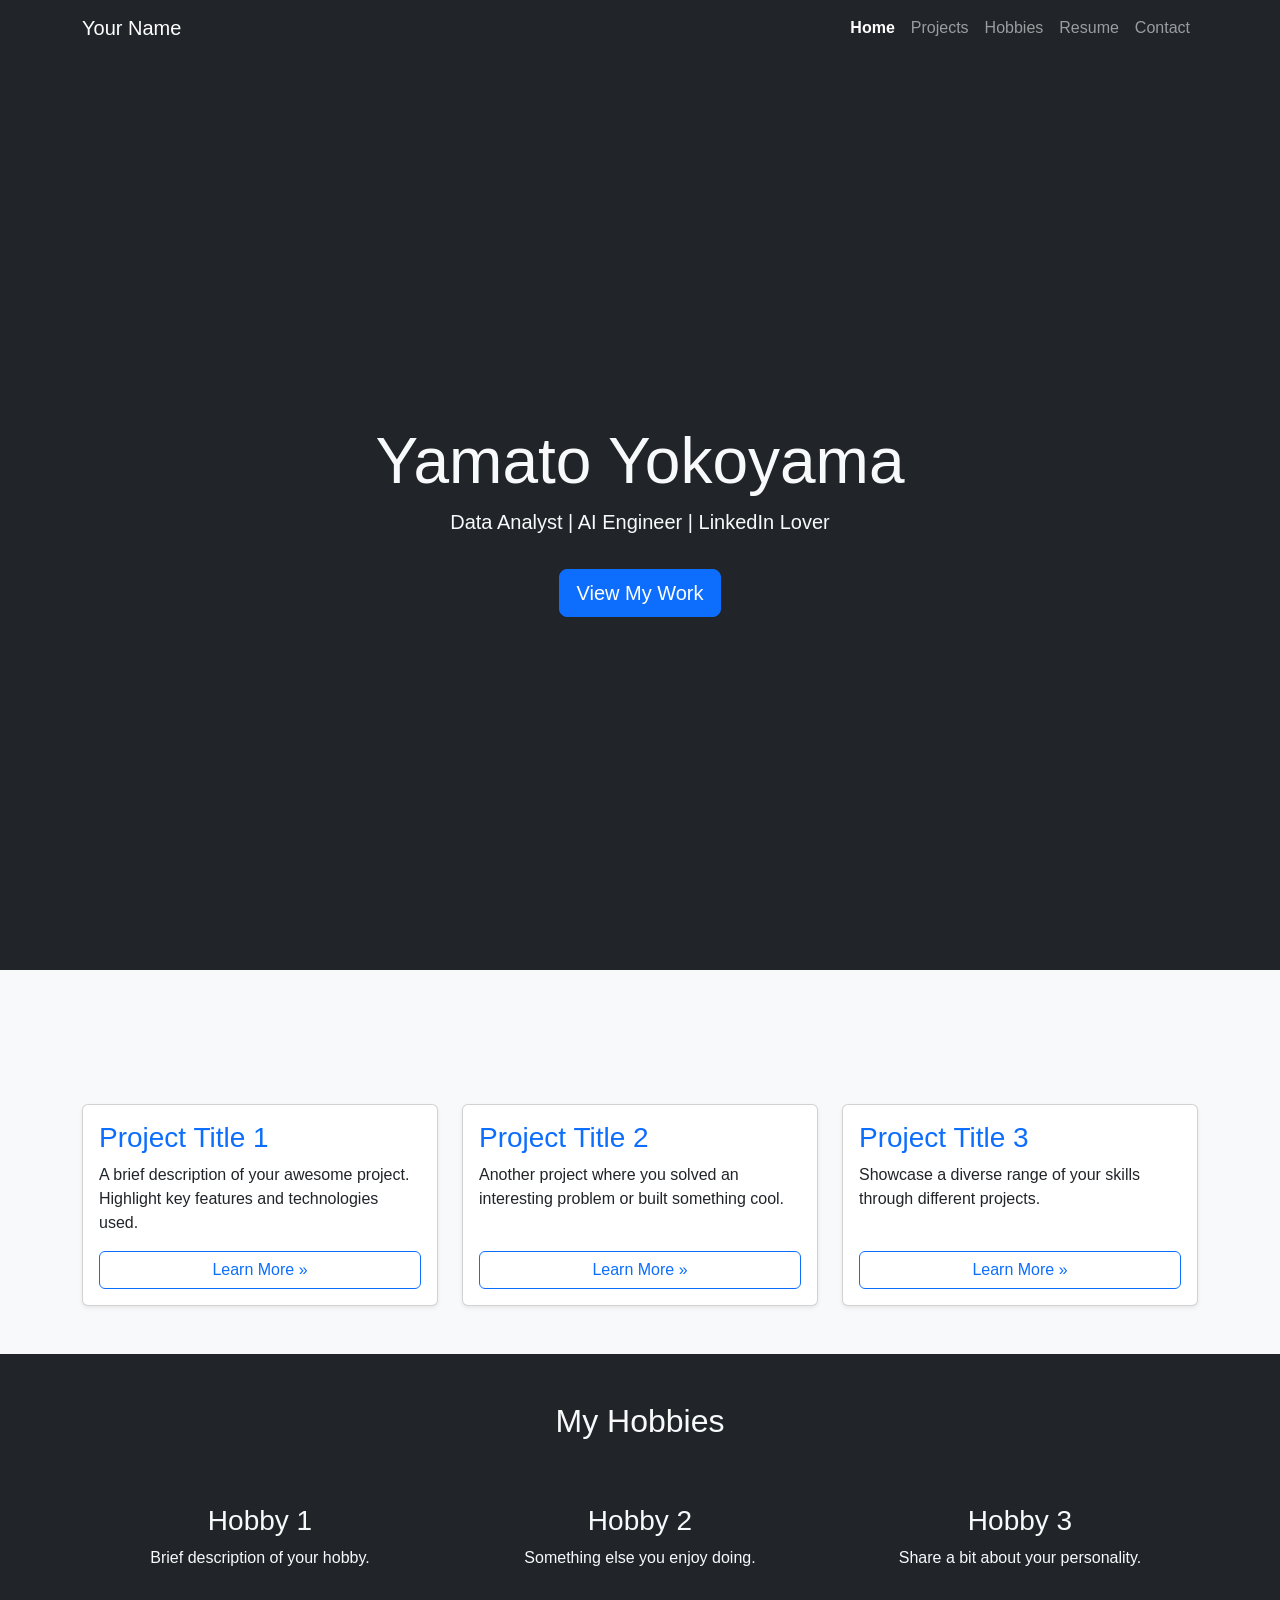
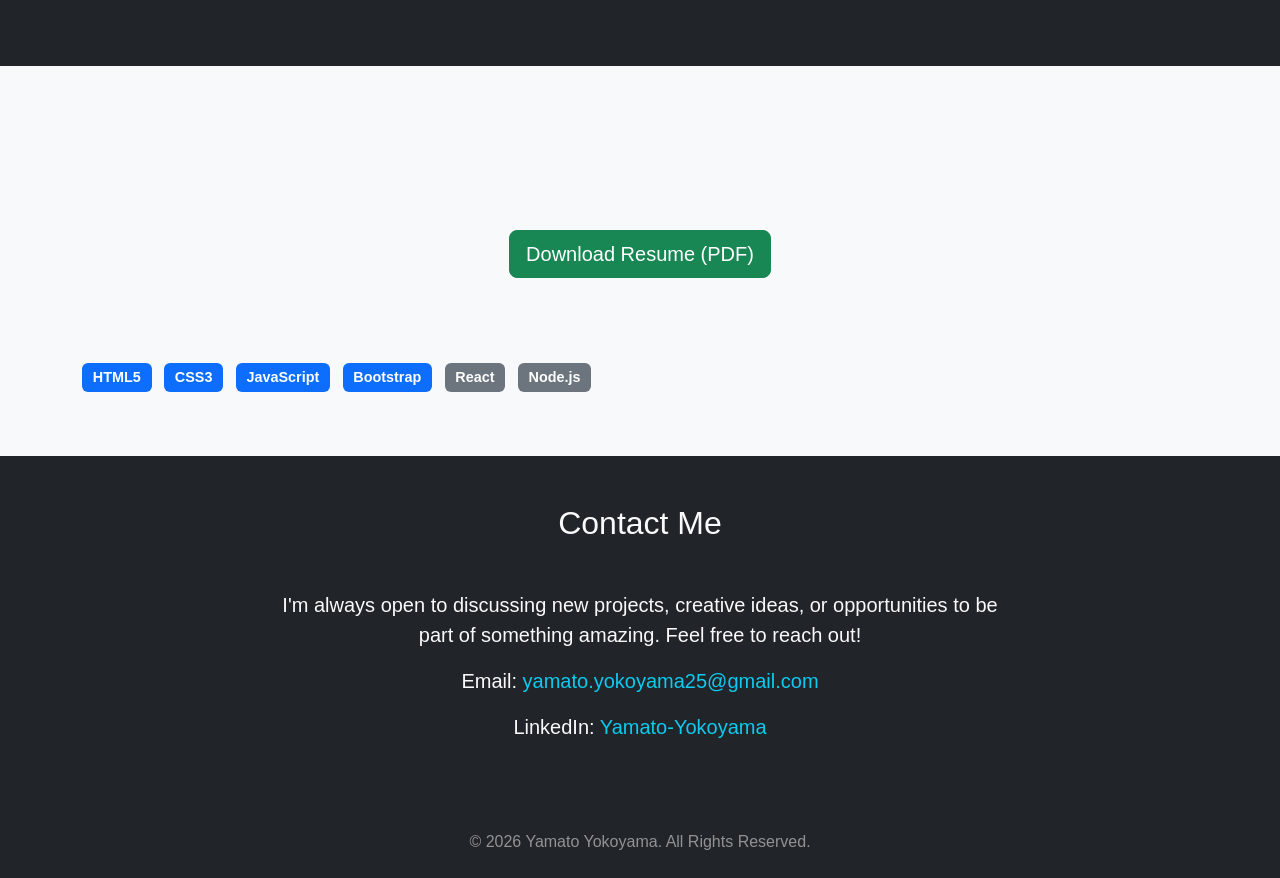
==== index.html @ a370c192 "Initial commit of my project" ====
<!DOCTYPE html>
<html lang="en">
<head>
    <meta charset="UTF-8">
    <meta name="viewport" content="width=device-width, initial-scale=1.0">
    <title>Your Name - Portfolio</title>
    <link href="https://cdn.jsdelivr.net/npm/bootstrap@5.3.3/dist/css/bootstrap.min.css" rel="stylesheet" integrity="sha384-QWTKZyjpPEjISv5WaRU9OFeRpok6YctnYmDr5pNlyT2bRjXh0JMhjY6hW+ALEwIH" crossorigin="anonymous">
    <link rel="stylesheet" href="style.css">
</head>
<body data-bs-spy="scroll" data-bs-target="#navbarNav" data-bs-offset="70">

    <header>
        <nav class="navbar navbar-expand-lg navbar-dark bg-dark fixed-top" id="navbarNav">
            <div class="container">
                <a class="navbar-brand" href="#home">Your Name</a>
                <button class="navbar-toggler" type="button" data-bs-toggle="collapse" data-bs-target="#navbarContent" aria-controls="navbarContent" aria-expanded="false" aria-label="Toggle navigation">
                    <span class="navbar-toggler-icon"></span>
                </button>
                <div class="collapse navbar-collapse" id="navbarContent">
                    <ul class="navbar-nav ms-auto">
                        <li class="nav-item">
                            <a class="nav-link" href="#home">Home</a>
                        </li>
                        <li class="nav-item">
                            <a class="nav-link" href="#projects">Projects</a>
                        </li>
                        <li class="nav-item">
                            <a class="nav-link" href="#hobbies">Hobbies</a>
                        </li>
                        <li class="nav-item">
                            <a class="nav-link" href="#resume">Resume</a>
                        </li>
                        <li class="nav-item">
                            <a class="nav-link" href="#contact">Contact</a>
                        </li>
                    </ul>
                </div>
            </div>
        </nav>
    </header>

    <main>
        <section id="home" class="section d-flex flex-column justify-content-center align-items-center text-center min-vh-100">
            <div class="container">
                <h1 class="display-3">Yamato Yokoyama</h1>
                <p class="lead">Data Analyst | AI Engineer | LinkedIn Lover</p>
                <a href="#projects" class="btn btn-primary btn-lg mt-3">View My Work</a>
            </div>
        </section>

        <section id="projects" class="section py-5 bg-light">
            <div class="container">
                <h2 class="text-center mb-5">My Projects</h2>
                <div class="row g-4">
                    <div class="col-md-6 col-lg-4">
                        <div class="card h-100 shadow-sm">
                            <div class="card-body d-flex flex-column">
                                <h3 class="card-title">Project Title 1</h3>
                                <p class="card-text">A brief description of your awesome project. Highlight key features and technologies used.</p>
                                <a href="#" class="btn btn-outline-primary mt-auto">Learn More &raquo;</a>
                            </div>
                        </div>
                    </div>
                    <div class="col-md-6 col-lg-4">
                        <div class="card h-100 shadow-sm">
                            <div class="card-body d-flex flex-column">
                                <h3 class="card-title">Project Title 2</h3>
                                <p class="card-text">Another project where you solved an interesting problem or built something cool.</p>
                                <a href="#" class="btn btn-outline-primary mt-auto">Learn More &raquo;</a>
                            </div>
                        </div>
                    </div>
                    <div class="col-md-6 col-lg-4">
                        <div class="card h-100 shadow-sm">
                            <div class="card-body d-flex flex-column">
                                <h3 class="card-title">Project Title 3</h3>
                                <p class="card-text">Showcase a diverse range of your skills through different projects.</p>
                                <a href="#" class="btn btn-outline-primary mt-auto">Learn More &raquo;</a>
                            </div>
                        </div>
                    </div>
                </div>
            </div>
        </section>

        <section id="hobbies" class="section py-5">
            <div class="container">
                <h2 class="text-center mb-5">My Hobbies</h2>
                <div class="row text-center">
                    <div class="col-md-4 mb-3">
                        <div class="p-3">
                            <h3>Hobby 1</h3>
                            <p>Brief description of your hobby.</p>
                        </div>
                    </div>
                    <div class="col-md-4 mb-3">
                        <div class="p-3">
                            <h3>Hobby 2</h3>
                            <p>Something else you enjoy doing.</p>
                        </div>
                    </div>
                    <div class="col-md-4 mb-3">
                        <div class="p-3">
                            <h3>Hobby 3</h3>
                            <p>Share a bit about your personality.</p>
                        </div>
                    </div>
                </div>
            </div>
        </section>

        <section id="resume" class="section py-5 bg-light">
            <div class="container text-center">
                <h2 class="mb-4">My Resume</h2>
                <p class="lead mb-4">Interested in learning more about my professional background? Download my resume!</p>
                <a href="your-resume.pdf" download class="btn btn-success btn-lg">
                    Download Resume (PDF)
                </a>
                <div class="mt-5 text-start">
                    <h4>Key Skills:</h4>
                    <ul class="list-inline">
                        <li class="list-inline-item"><span class="badge bg-primary">HTML5</span></li>
                        <li class="list-inline-item"><span class="badge bg-primary">CSS3</span></li>
                        <li class="list-inline-item"><span class="badge bg-primary">JavaScript</span></li>
                        <li class="list-inline-item"><span class="badge bg-primary">Bootstrap</span></li>
                        <li class="list-inline-item"><span class="badge bg-secondary">React</span></li>
                        <li class="list-inline-item"><span class="badge bg-secondary">Node.js</span></li>
                        </ul>
                </div>
            </div>
        </section>

        <section id="contact" class="section py-5">
            <div class="container">
                <h2 class="text-center mb-5">Contact Me</h2>
                <div class="row">
                    <div class="col-md-8 mx-auto text-center">
                        <p class="lead">I'm always open to discussing new projects, creative ideas, or opportunities to be part of something amazing. Feel free to reach out!</p>
                        <p class="fs-5">
                            Email: <a href="mailto:youremail@example.com">yamato.yokoyama25@gmail.com</a>
                        </p>
                        <p class="fs-5">
                            LinkedIn: <a href="https://www.linkedin.com/in/yamato-yokoyama/" target="_blank">Yamato-Yokoyama</a>
                        </p>
                        </div>
                </div>
            </div>
        </section>
    </main>

    <footer class="py-4 bg-dark text-white-50 text-center">
        <div class="container">
            <p class="mb-0">&copy; <span id="currentYear"></span> Yamato Yokoyama. All Rights Reserved.</p>
        </div>
    </footer>

    <script src="https://cdn.jsdelivr.net/npm/bootstrap@5.3.3/dist/js/bootstrap.bundle.min.js" integrity="sha384-YvpcrYf0tY3lHB60NNkmXc5s9fDVZLESaAA55NDzOxhy9GkcIdslK1eN7N6jIeHz" crossorigin="anonymous"></script>
    <script src="script.js"></script>
</body>
</html>
---- style.css ----
/* style.css */

body {
    /* Add padding to the top of the body to offset the fixed navbar */
    /* The value should be roughly the height of your navbar */
    padding-top: 70px;
    font-family: 'Arial', sans-serif; /* Or your preferred font */
    background-color: #212529; /* Bootstrap dark background color */
    color: #f8f9fa; /* Bootstrap light text color */
}

.section {
    /* min-height: 100vh; -- Use min-vh-100 on the section directly in HTML if you want full viewport height for a specific section like #home */
    /* Sections already have py-5 (padding top and bottom) from Bootstrap for spacing */
}

#home {
    /* Specific styling for the home section if needed */
    /* background-color: #343a40; Slightly different dark for home */
}

#home h1 {
    font-weight: 300; /* Lighter font weight for display text often looks good */
}

/* Customizing Project Cards (if Bootstrap defaults aren't quite right) */
#projects.bg-light .card { /* Targeting cards specifically in the projects section if it has bg-light */
    background-color: #fff; /* Ensure cards are light on light background */
    color: #212529;
}
#projects .card-title {
    color: #0d6efd; /* Bootstrap primary color */
}

/* If you have a dark theme for project cards on a dark section background */
/*
#projects .card {
    background-color: #343a40;
    border-color: #495057;
}
#projects .card-title {
    color: #0dcaf0; / Bootstrap info color /
}
#projects .card-text {
    color: #adb5bd;
}
*/


/* Resume Section Skill Badges */
#resume .badge {
    font-size: 0.9rem;
    padding: 0.5em 0.75em;
}

/* Contact Section Links */
#contact a {
    color: #0dcaf0; /* Bootstrap info color */
    text-decoration: none;
}
#contact a:hover {
    text-decoration: underline;
}

/* Active Nav Link for Bootstrap Scrollspy */
.navbar-dark .navbar-nav .nav-link.active,
.navbar-dark .navbar-nav .show>.nav-link {
    color: #fff; /* Or a brighter color like Bootstrap's info or warning */
    font-weight: bold;
}

/* General link styling for the dark theme */
a {
    color: #6ea8fe; /* A lighter blue for dark backgrounds */
}
a:hover {
    color: #8bb9fe;
}

/* Ensure light text on dark sections if not already covered */
#hobbies, #contact {
    /* These sections don't have bg-light, so they'll use the body's dark bg and light text by default */
}
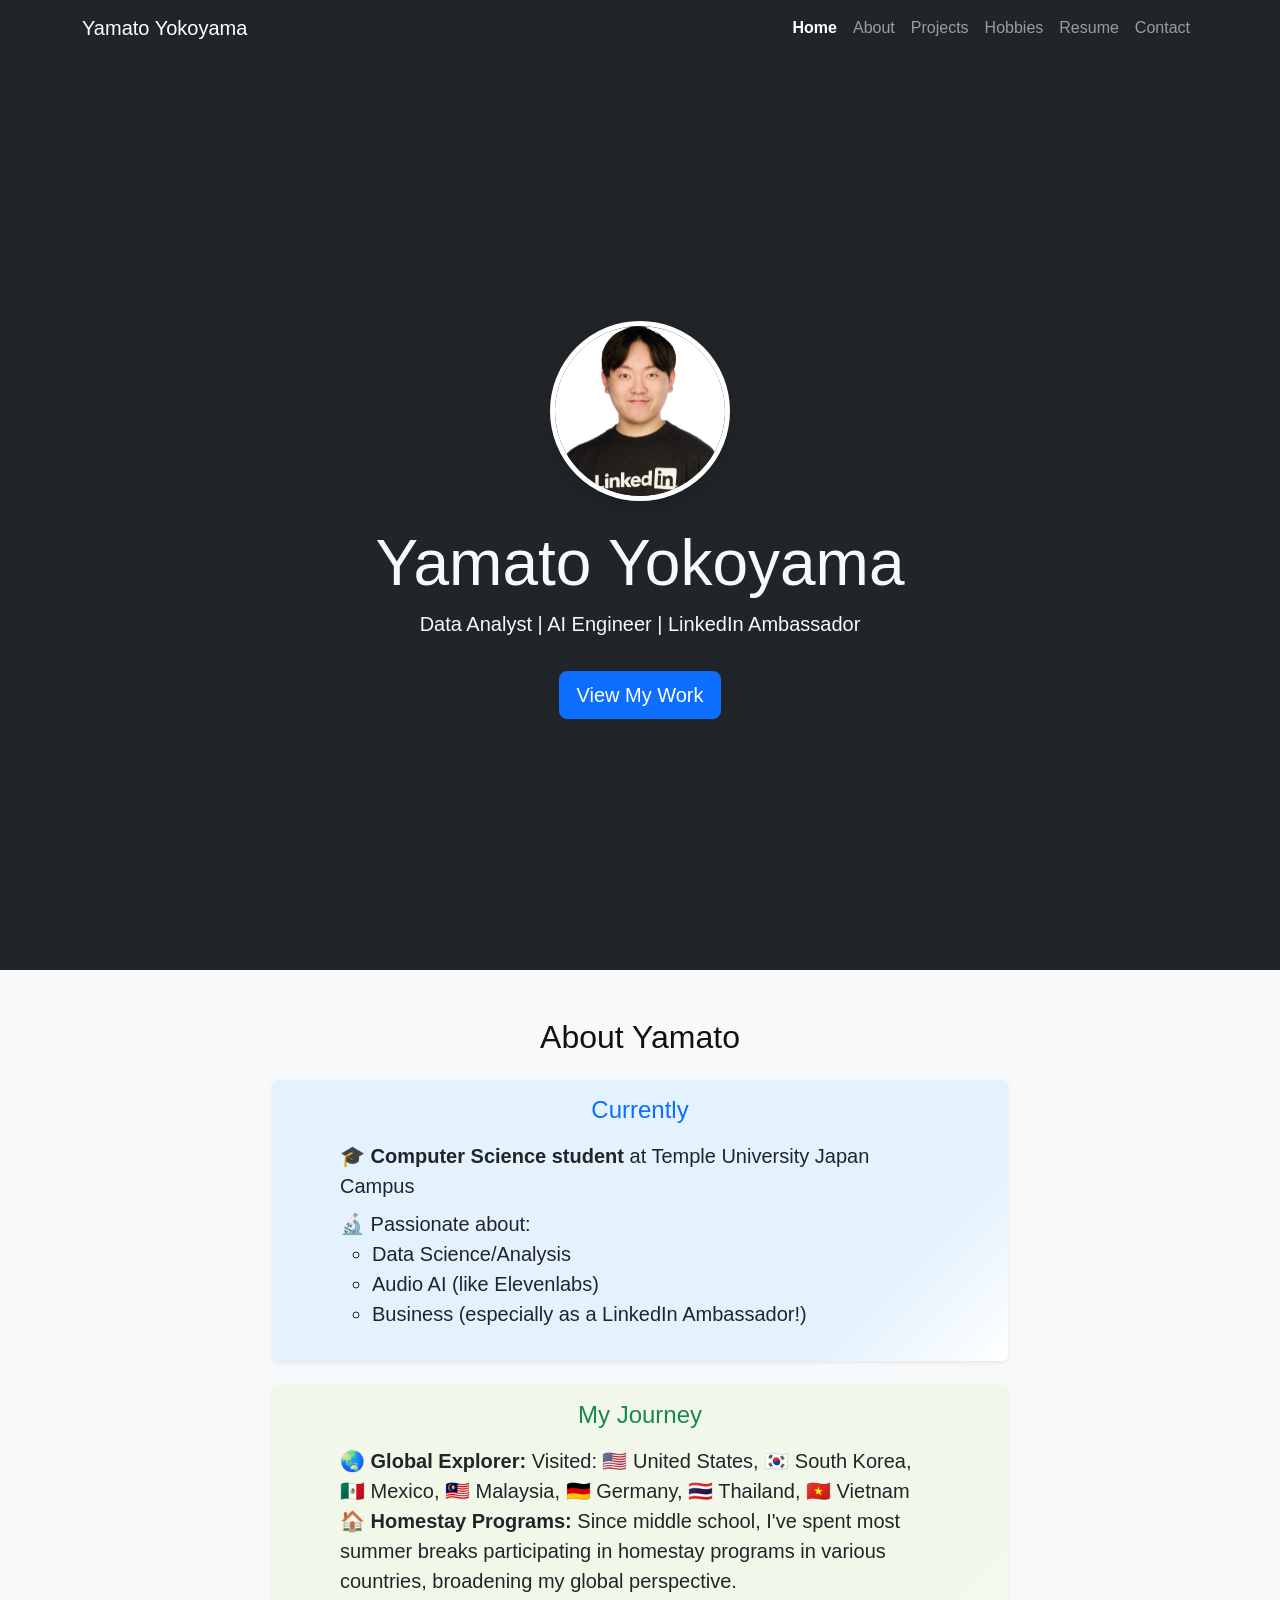
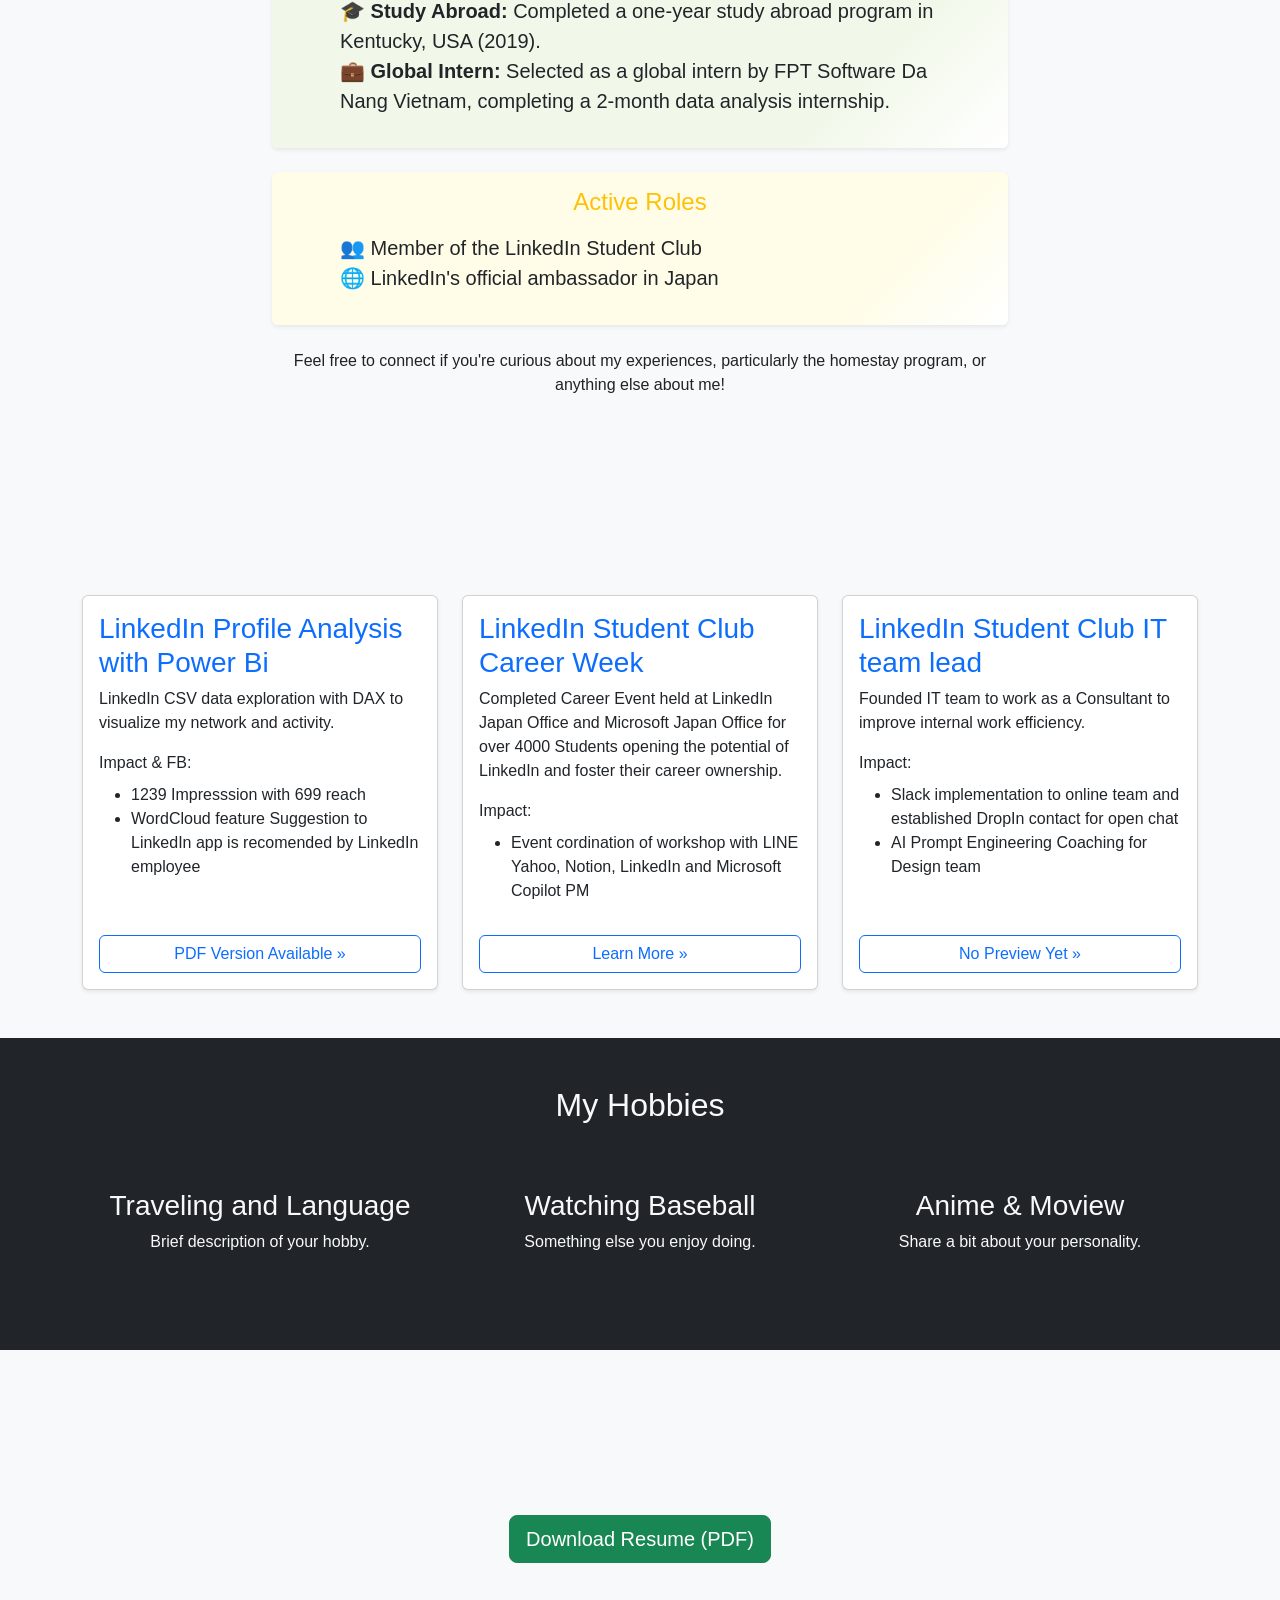
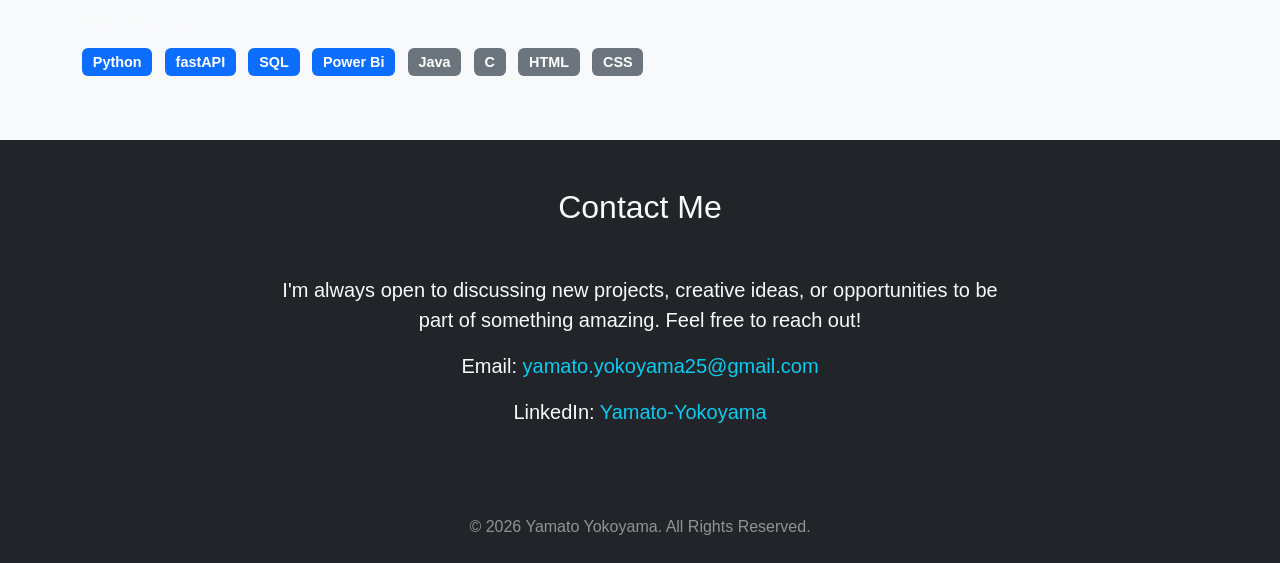
==== commit daf3a5d8: "Update About section and improve visual design" ====
--- a/index.html
+++ b/index.html
@@ -12,7 +12,7 @@
     <header>
         <nav class="navbar navbar-expand-lg navbar-dark bg-dark fixed-top" id="navbarNav">
             <div class="container">
-                <a class="navbar-brand" href="#home">Your Name</a>
+                <a class="navbar-brand" href="#home">Yamato Yokoyama</a>
                 <button class="navbar-toggler" type="button" data-bs-toggle="collapse" data-bs-target="#navbarContent" aria-controls="navbarContent" aria-expanded="false" aria-label="Toggle navigation">
                     <span class="navbar-toggler-icon"></span>
                 </button>
@@ -22,6 +22,9 @@
                             <a class="nav-link" href="#home">Home</a>
                         </li>
                         <li class="nav-item">
+                            <a class="nav-link" href="#about">About</a>
+                        </li>
+                        <li class="nav-item">
                             <a class="nav-link" href="#projects">Projects</a>
                         </li>
                         <li class="nav-item">
@@ -40,11 +43,62 @@
     </header>
 
     <main>
-        <section id="home" class="section d-flex flex-column justify-content-center align-items-center text-center min-vh-100">
-            <div class="container">
+        <section id="home" class="section d-flex flex-column justify-content-center align-items-center text-center min-vh-100 position-relative overflow-hidden" style="z-index:1;">
+            <video autoplay loop muted playsinline class="position-absolute top-0 start-0 w-100 h-100 object-fit-cover" style="z-index:0;opacity:0.25;object-fit:cover;pointer-events:none;">
+                <source src="Resources/IMG_1472.MOV" type="video/mp4">
+                Your browser does not support the video tag.
+            </video>
+            <div class="container position-relative" style="z-index:2;">
+                <img src="Resources/Yokoyama_Yamato_551-0867.jpg" alt="Yamato Yokoyama" class="rounded-circle shadow mb-4" style="width:180px;height:180px;object-fit:cover;border:5px solid #fff;">
                 <h1 class="display-3">Yamato Yokoyama</h1>
-                <p class="lead">Data Analyst | AI Engineer | LinkedIn Lover</p>
+                <p class="lead">Data Analyst | AI Engineer | LinkedIn Ambassador</p>
                 <a href="#projects" class="btn btn-primary btn-lg mt-3">View My Work</a>
+            </div>
+        </section>
+        
+        <section id="about" class="section py-5 bg-light">
+            <div class="container text-center">
+                <h2 class="mb-4">About Yamato</h2>
+                <div class="row justify-content-center">
+                    <div class="col-lg-8">
+                        <div class="card shadow-sm mb-4" style="background: linear-gradient(135deg, #e3f2fd 80%, #ffffff 100%); border: none;">
+                            <div class="card-body">
+                                <h4 class="card-title mb-3 text-primary">Currently</h4>
+                                <ul class="list-unstyled fs-5 text-start mx-auto" style="max-width:600px;">
+                                    <li class="mb-2">🎓 <strong>Computer Science student</strong> at Temple University Japan Campus</li>
+                                    <li class="mb-2">🔬 Passionate about:
+                                        <ul>
+                                            <li>Data Science/Analysis</li>
+                                            <li>Audio AI (like Elevenlabs)</li>
+                                            <li>Business (especially as a LinkedIn Ambassador!)</li>
+                                        </ul>
+                                    </li>
+                                </ul>
+                            </div>
+                        </div>
+                        <div class="card shadow-sm mb-4" style="background: linear-gradient(135deg, #f1f8e9 80%, #ffffff 100%); border: none;">
+                            <div class="card-body">
+                                <h4 class="card-title mb-3 text-success">My Journey</h4>
+                                <ul class="list-unstyled fs-5 text-start mx-auto" style="max-width:600px;">
+                                    <li>🌏 <strong>Global Explorer:</strong> Visited: 🇺🇸 United States, 🇰🇷 South Korea, 🇲🇽 Mexico, 🇲🇾 Malaysia, 🇩🇪 Germany, 🇹🇭 Thailand, 🇻🇳 Vietnam</li>
+                                    <li>🏠 <strong>Homestay Programs:</strong> Since middle school, I've spent most summer breaks participating in homestay programs in various countries, broadening my global perspective.</li>
+                                    <li>🎓 <strong>Study Abroad:</strong> Completed a one-year study abroad program in Kentucky, USA (2019).</li>
+                                    <li>💼 <strong>Global Intern:</strong> Selected as a global intern by FPT Software Da Nang Vietnam, completing a 2-month data analysis internship.</li>
+                                </ul>
+                            </div>
+                        </div>
+                        <div class="card shadow-sm mb-4" style="background: linear-gradient(135deg, #fffde7 80%, #ffffff 100%); border: none;">
+                            <div class="card-body">
+                                <h4 class="card-title mb-3 text-warning">Active Roles</h4>
+                                <ul class="list-unstyled fs-5 text-start mx-auto" style="max-width:600px;">
+                                    <li>👥 Member of the LinkedIn Student Club</li>
+                                    <li>🌐 LinkedIn's official ambassador in Japan</li>
+                                </ul>
+                            </div>
+                        </div>
+                        <p class="mt-4">Feel free to connect if you're curious about my experiences, particularly the homestay program, or anything else about me!</p>
+                    </div>
+                </div>
             </div>
         </section>
 
@@ -55,33 +109,63 @@
                     <div class="col-md-6 col-lg-4">
                         <div class="card h-100 shadow-sm">
                             <div class="card-body d-flex flex-column">
-                                <h3 class="card-title">Project Title 1</h3>
-                                <p class="card-text">A brief description of your awesome project. Highlight key features and technologies used.</p>
-                                <a href="#" class="btn btn-outline-primary mt-auto">Learn More &raquo;</a>
-                            </div>
-                        </div>
-                    </div>
-                    <div class="col-md-6 col-lg-4">
-                        <div class="card h-100 shadow-sm">
-                            <div class="card-body d-flex flex-column">
-                                <h3 class="card-title">Project Title 2</h3>
-                                <p class="card-text">Another project where you solved an interesting problem or built something cool.</p>
-                                <a href="#" class="btn btn-outline-primary mt-auto">Learn More &raquo;</a>
-                            </div>
-                        </div>
-                    </div>
-                    <div class="col-md-6 col-lg-4">
-                        <div class="card h-100 shadow-sm">
-                            <div class="card-body d-flex flex-column">
-                                <h3 class="card-title">Project Title 3</h3>
-                                <p class="card-text">Showcase a diverse range of your skills through different projects.</p>
-                                <a href="#" class="btn btn-outline-primary mt-auto">Learn More &raquo;</a>
-                            </div>
-                        </div>
-                    </div>
-                </div>
-            </div>
-        </section>
+                                <h3 class="card-title">LinkedIn Profile Analysis with Power Bi</h3>
+                                <p class="card-text">LinkedIn CSV data exploration with DAX to visualize my network and activity.</p>
+                                <p class="mb-2">Impact & FB:
+                                    <ul>
+                                        <li>1239 Impresssion with 699 reach</li>
+                                        <li>WordCloud feature Suggestion to LinkedIn app is recomended by LinkedIn employee</li>
+                                    </ul>
+                                </p>
+                                <a href="Resources\LinkedInAnalysis.pdf" class="btn btn-outline-primary mt-auto">PDF Version Available &raquo;</a>
+                            </div>
+                        </div>
+                    </div>
+                    <div class="col-md-6 col-lg-4">
+                        <div class="card h-100 shadow-sm">
+                            <div class="card-body d-flex flex-column">
+                                <h3 class="card-title">LinkedIn Student Club Career Week</h3>
+                                <p class="card-text">Completed Career Event held at LinkedIn Japan Office and Microsoft Japan Office for over 4000 Students opening the potential of LinkedIn and foster their career ownership.</p>
+                                <p class="mb-2">Impact:
+                                    <ul>
+                                        <li>Event cordination of workshop with LINE Yahoo, Notion, LinkedIn and Microsoft Copilot PM</li>
+                                    </ul>
+                                </p>
+                                <a href="https://www.linkedin.com/posts/makoto1118_%E3%82%A4%E3%83%99%E3%83%B3%E3%83%88%E7%99%BB%E9%8C%B25200%E4%BA%BA%E9%81%94%E6%88%90linkedin-student-career-activity-7319873521512247296-vYTv?utm_source=share&utm_medium=member_desktop&rcm=ACoAADdkfCEBloNuVqeiDCB3WGtxDWv972YH7AQ" class="btn btn-outline-primary mt-auto">Learn More &raquo;</a>
+                            </div>
+                        </div>
+                    </div>
+                    <div class="col-md-6 col-lg-4">
+                        <div class="card h-100 shadow-sm">
+                            <div class="card-body d-flex flex-column">
+                                <h3 class="card-title">LinkedIn Student Club IT team lead</h3>
+                                <p class="card-text">Founded IT team to work as a Consultant to improve internal work efficiency.</p>
+                                <p class="mb-2">Impact:
+                                    <ul>
+                                        <li>Slack implementation to online team and established DropIn contact for open chat</li>
+                                        <li>AI Prompt Engineering Coaching for Design team</li>
+                                    </ul>
+                                </p>
+                                <a href="#" class="btn btn-outline-primary mt-auto">No Preview Yet &raquo;</a>
+                            </div>
+                        </div>
+                    </div>
+                    
+                </div>
+            </div>
+        </section>
+
+        
+        <!-- <section id="OfficeVisited " class="section py -5 bg-light">
+            <div class="container">
+                <h2 class="text-center mb-5">Office Visited</h2>
+                <div class="row g-4">
+                    <div class="col-md-6 col-lg-4">
+                        <div class="card h-100 shadow-sm">
+                            <div class="card-body d-flex flex-column">
+                                <h3 class="card-title">LinkedIn Japan Office</h3>
+
+        </section>                         -->
 
         <section id="hobbies" class="section py-5">
             <div class="container">
@@ -89,19 +173,19 @@
                 <div class="row text-center">
                     <div class="col-md-4 mb-3">
                         <div class="p-3">
-                            <h3>Hobby 1</h3>
+                            <h3>Traveling and Language</h3>
                             <p>Brief description of your hobby.</p>
                         </div>
                     </div>
                     <div class="col-md-4 mb-3">
                         <div class="p-3">
-                            <h3>Hobby 2</h3>
+                            <h3>Watching Baseball</h3>
                             <p>Something else you enjoy doing.</p>
                         </div>
                     </div>
                     <div class="col-md-4 mb-3">
                         <div class="p-3">
-                            <h3>Hobby 3</h3>
+                            <h3>Anime & Moview </h3>
                             <p>Share a bit about your personality.</p>
                         </div>
                     </div>
@@ -113,18 +197,20 @@
             <div class="container text-center">
                 <h2 class="mb-4">My Resume</h2>
                 <p class="lead mb-4">Interested in learning more about my professional background? Download my resume!</p>
-                <a href="your-resume.pdf" download class="btn btn-success btn-lg">
+                <a href="Resources\Yamato_Yokoyama_Resume (3).pdf" download class="btn btn-success btn-lg">
                     Download Resume (PDF)
                 </a>
                 <div class="mt-5 text-start">
                     <h4>Key Skills:</h4>
                     <ul class="list-inline">
-                        <li class="list-inline-item"><span class="badge bg-primary">HTML5</span></li>
-                        <li class="list-inline-item"><span class="badge bg-primary">CSS3</span></li>
-                        <li class="list-inline-item"><span class="badge bg-primary">JavaScript</span></li>
-                        <li class="list-inline-item"><span class="badge bg-primary">Bootstrap</span></li>
-                        <li class="list-inline-item"><span class="badge bg-secondary">React</span></li>
-                        <li class="list-inline-item"><span class="badge bg-secondary">Node.js</span></li>
+                        <li class="list-inline-item"><span class="badge bg-primary">Python</span></li>
+                        <li class="list-inline-item"><span class="badge bg-primary">fastAPI</span></li>
+                        <li class="list-inline-item"><span class="badge bg-primary">SQL</span></li>
+                        <li class="list-inline-item"><span class="badge bg-primary">Power Bi</span></li>
+                        <li class="list-inline-item"><span class="badge bg-secondary">Java</span></li>
+                        <li class="list-inline-item"><span class="badge bg-secondary">C</span></li>
+                        <li class="list-inline-item"><span class="badge bg-secondary">HTML</span></li>
+                        <li class="list-inline-item"><span class="badge bg-secondary">CSS</span></li>
                         </ul>
                 </div>
             </div>
--- a/style.css
+++ b/style.css
@@ -80,4 +80,15 @@
 /* Ensure light text on dark sections if not already covered */
 #hobbies, #contact {
     /* These sections don't have bg-light, so they'll use the body's dark bg and light text by default */
+}
+
+/* About section text color for readability */
+#about .container {
+    color: #222;
+}
+#about .container h2 {
+    color: #111;
+}
+#about .container p {
+    color: #222;
 }
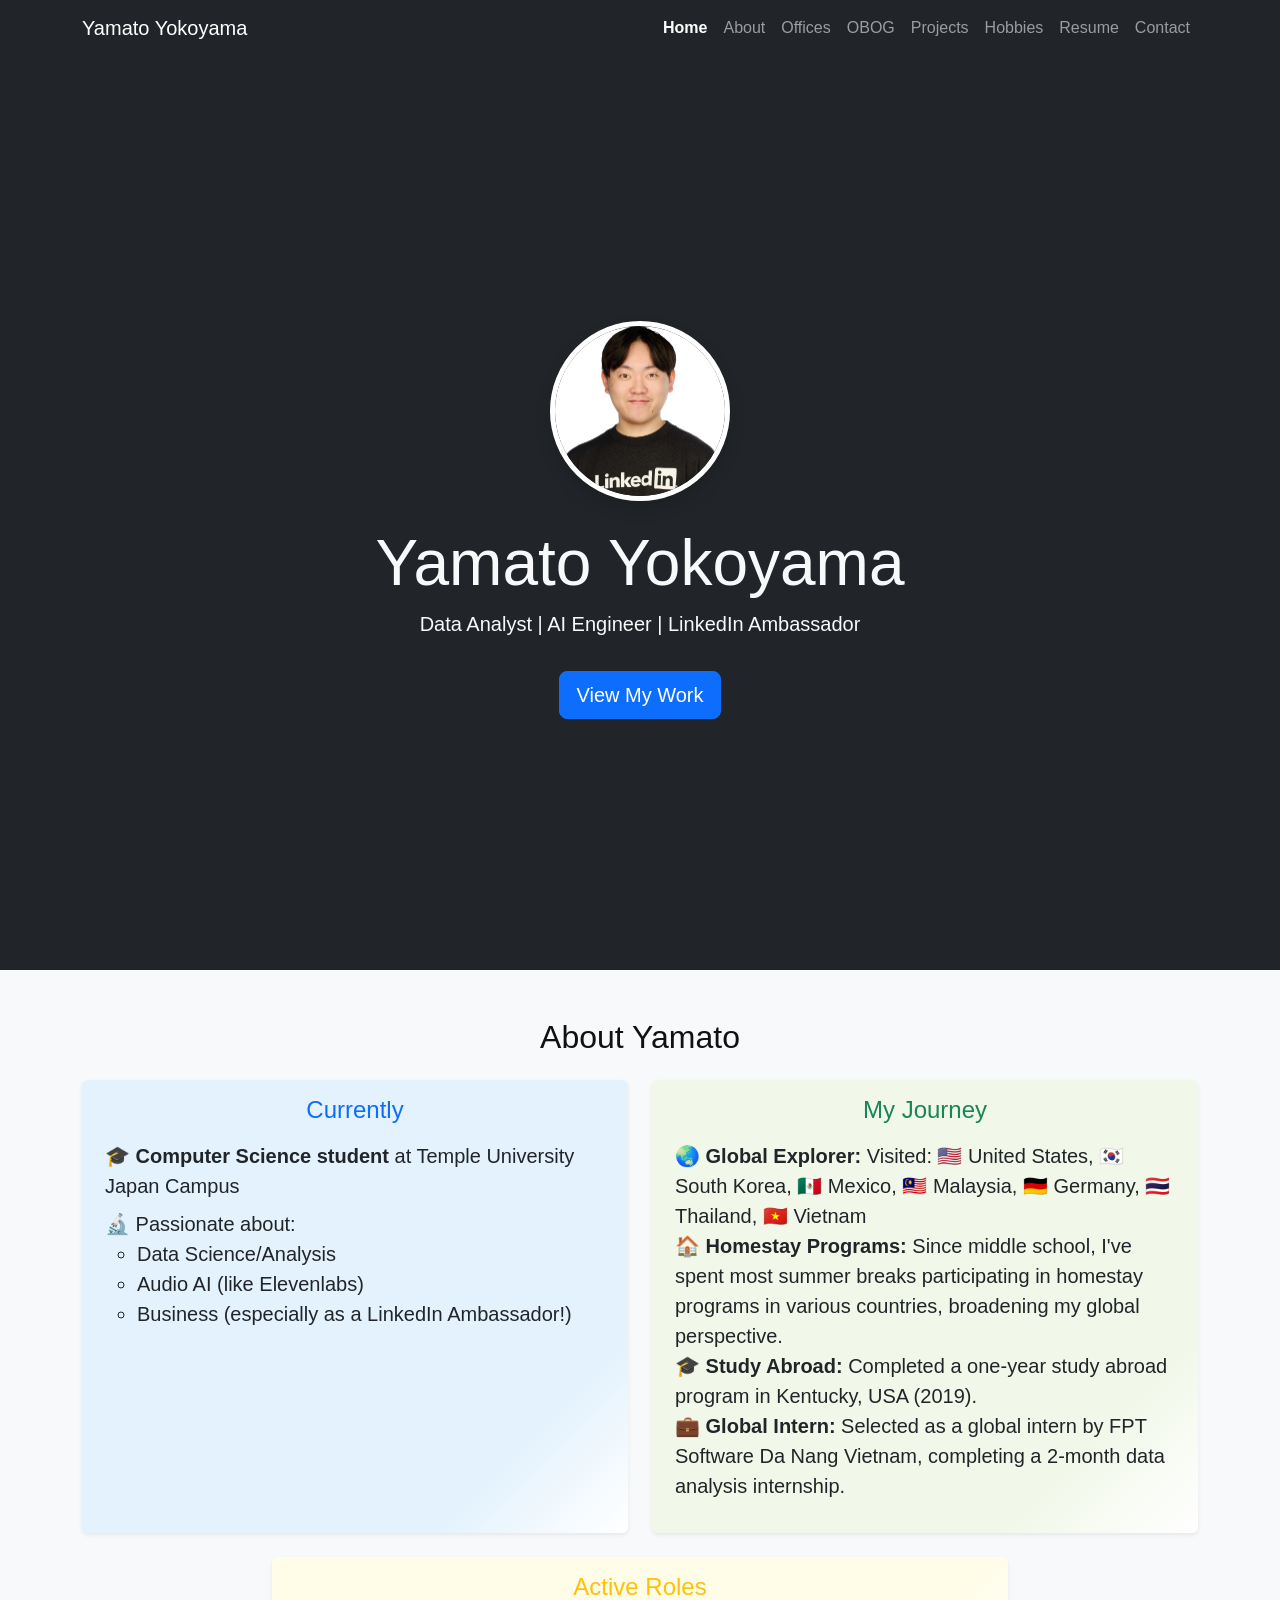
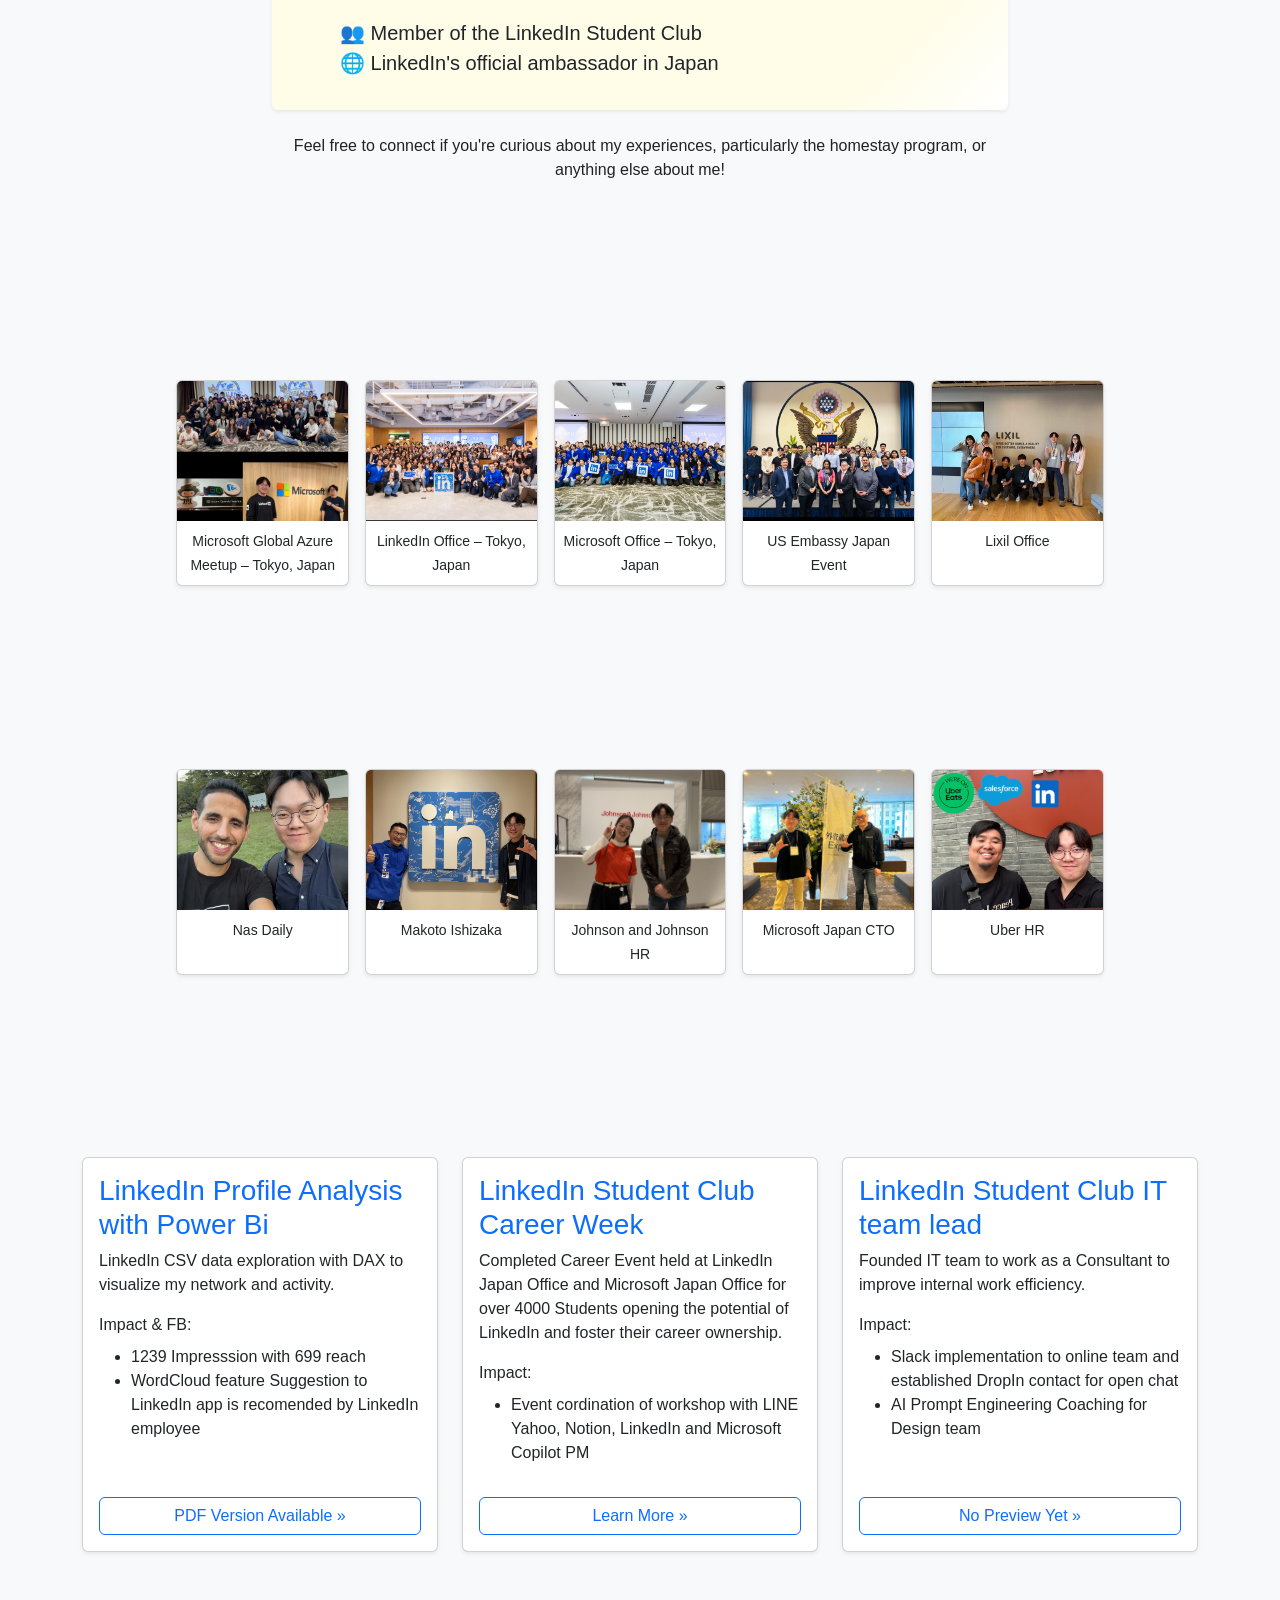
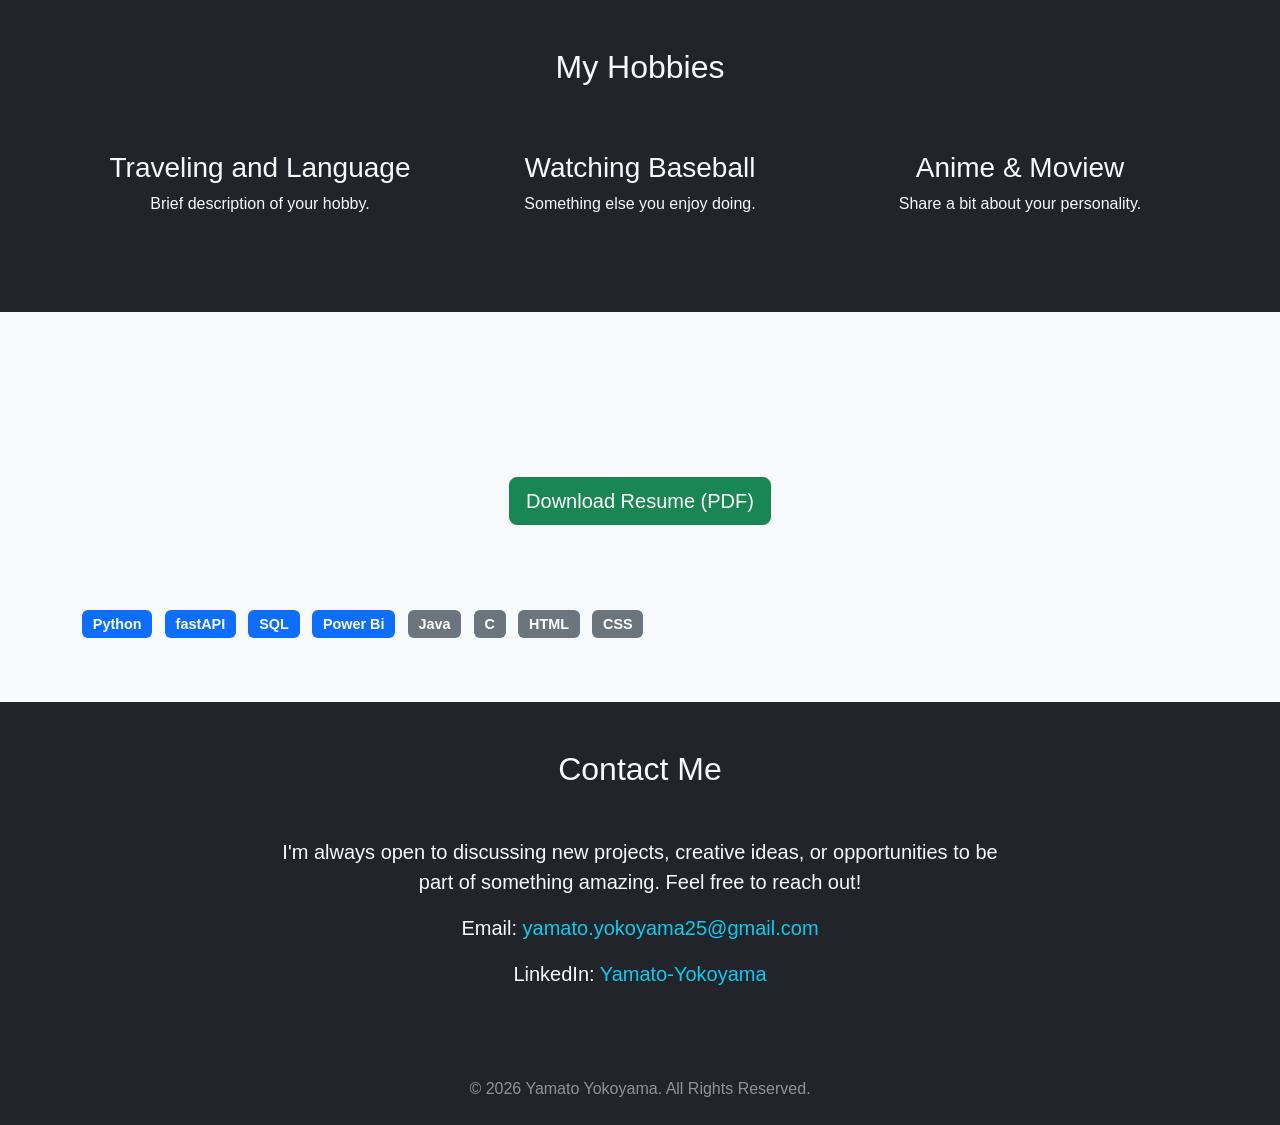
==== commit 85e17364: "Update Office Visited section with slideshow and About section layout" ====
--- a/index.html
+++ b/index.html
@@ -25,6 +25,12 @@
                             <a class="nav-link" href="#about">About</a>
                         </li>
                         <li class="nav-item">
+                            <a class="nav-link" href="#office-visited">Offices</a>
+                        </li>
+                        <li class="nav-item">
+                            <a class="nav-link" href="#obog">OBOG</a>
+                        </li>
+                        <li class="nav-item">
                             <a class="nav-link" href="#projects">Projects</a>
                         </li>
                         <li class="nav-item">
@@ -36,6 +42,7 @@
                         <li class="nav-item">
                             <a class="nav-link" href="#contact">Contact</a>
                         </li>
+
                     </ul>
                 </div>
             </div>
@@ -59,12 +66,12 @@
         <section id="about" class="section py-5 bg-light">
             <div class="container text-center">
                 <h2 class="mb-4">About Yamato</h2>
-                <div class="row justify-content-center">
-                    <div class="col-lg-8">
-                        <div class="card shadow-sm mb-4" style="background: linear-gradient(135deg, #e3f2fd 80%, #ffffff 100%); border: none;">
+                <div class="row justify-content-center g-4 mb-4">
+                    <div class="col-md-6">
+                        <div class="card h-100 shadow-sm" style="background: linear-gradient(135deg, #e3f2fd 80%, #ffffff 100%); border: none;">
                             <div class="card-body">
                                 <h4 class="card-title mb-3 text-primary">Currently</h4>
-                                <ul class="list-unstyled fs-5 text-start mx-auto" style="max-width:600px;">
+                                <ul class="list-unstyled fs-5 text-start mx-auto" style="max-width:500px;">
                                     <li class="mb-2">🎓 <strong>Computer Science student</strong> at Temple University Japan Campus</li>
                                     <li class="mb-2">🔬 Passionate about:
                                         <ul>
@@ -76,10 +83,12 @@
                                 </ul>
                             </div>
                         </div>
-                        <div class="card shadow-sm mb-4" style="background: linear-gradient(135deg, #f1f8e9 80%, #ffffff 100%); border: none;">
+                    </div>
+                    <div class="col-md-6">
+                        <div class="card h-100 shadow-sm" style="background: linear-gradient(135deg, #f1f8e9 80%, #ffffff 100%); border: none;">
                             <div class="card-body">
                                 <h4 class="card-title mb-3 text-success">My Journey</h4>
-                                <ul class="list-unstyled fs-5 text-start mx-auto" style="max-width:600px;">
+                                <ul class="list-unstyled fs-5 text-start mx-auto" style="max-width:500px;">
                                     <li>🌏 <strong>Global Explorer:</strong> Visited: 🇺🇸 United States, 🇰🇷 South Korea, 🇲🇽 Mexico, 🇲🇾 Malaysia, 🇩🇪 Germany, 🇹🇭 Thailand, 🇻🇳 Vietnam</li>
                                     <li>🏠 <strong>Homestay Programs:</strong> Since middle school, I've spent most summer breaks participating in homestay programs in various countries, broadening my global perspective.</li>
                                     <li>🎓 <strong>Study Abroad:</strong> Completed a one-year study abroad program in Kentucky, USA (2019).</li>
@@ -87,6 +96,10 @@
                                 </ul>
                             </div>
                         </div>
+                    </div>
+                </div>
+                <div class="row justify-content-center">
+                    <div class="col-md-8">
                         <div class="card shadow-sm mb-4" style="background: linear-gradient(135deg, #fffde7 80%, #ffffff 100%); border: none;">
                             <div class="card-body">
                                 <h4 class="card-title mb-3 text-warning">Active Roles</h4>
@@ -101,7 +114,140 @@
                 </div>
             </div>
         </section>
-
+        <section id="office-visited" class="section py-5 bg-light">
+            <div class="container">
+                <h2 class="text-center mb-5">Offices Visited</h2>
+                <div id="officeGrid" class="row justify-content-center g-3">
+                    <!-- First 5 images -->
+                    <div class="col-6 col-md-4 col-lg-2">
+                        <div class="card h-100 shadow-sm">
+                            <img src="Resources/OfficePic/CC093639-7648-4845-8C1F-FE3941E560DD.jpg" class="card-img-top" style="height:140px;object-fit:cover;" alt="Microsoft Japan Office">
+                            <div class="card-body p-2 text-center"><small>Microsoft Global Azure Meetup – Tokyo, Japan</small></div>
+                        </div>
+                    </div>
+                    <div class="col-6 col-md-4 col-lg-2">
+                        <div class="card h-100 shadow-sm">
+                            <img src="Resources/OfficePic/IMG_3250.PNG" class="card-img-top" style="height:140px;object-fit:cover;" alt="LinkedIn Japan Office">
+                            <div class="card-body p-2 text-center"><small>LinkedIn Office – Tokyo, Japan</small></div>
+                        </div>
+                    </div>
+                    <div class="col-6 col-md-4 col-lg-2">
+                        <div class="card h-100 shadow-sm">
+                            <img src="Resources/OfficePic/IMG_3305.JPG" class="card-img-top" style="height:140px;object-fit:cover;" alt="Microsoft Japan Office">
+                            <div class="card-body p-2 text-center"><small>Microsoft Office – Tokyo, Japan</small></div>
+                        </div>
+                    </div>
+                    <div class="col-6 col-md-4 col-lg-2">
+                        <div class="card h-100 shadow-sm">
+                            <img src="Resources/OfficePic/IMG_3347.PNG" class="card-img-top" style="height:140px;object-fit:cover;" alt="US Embassy Event">
+                            <div class="card-body p-2 text-center"><small>US Embassy Japan Event</small></div>
+                        </div>
+                    </div>
+                    <div class="col-6 col-md-4 col-lg-2">
+                        <div class="card h-100 shadow-sm">
+                            <img src="Resources/OfficePic/IMG_3348.JPG" class="card-img-top" style="height:140px;object-fit:cover;" alt="Lixil Event">
+                            <div class="card-body p-2 text-center"><small>Lixil Office</small></div>
+                        </div>
+                    </div>
+                    <!-- Next 5 images, hidden by default -->
+                    <div class="col-6 col-md-4 col-lg-2 d-none">
+                        <div class="card h-100 shadow-sm">
+                            <img src="Resources\OfficePic\スクリーンショット 2025-05-23 221949.png" class="card-img-top" style="height:140px;object-fit:cover;" alt="Mercari office">
+                            <div class="card-body p-2 text-center"><small>Mercari office Visit</small></div>
+                        </div>
+                    </div>
+                    <div class="col-6 col-md-4 col-lg-2 d-none">
+                        <div class="card h-100 shadow-sm">
+                            <img src="Resources/OfficePic/IMG_3503.JPG" class="card-img-top" style="height:140px;object-fit:cover;" alt="CA Office Visit">
+                            <div class="card-body p-2 text-center"><small>Cyber agent Office Visit</small></div>
+                        </div>
+                    </div>
+                    <div class="col-6 col-md-4 col-lg-2 d-none">
+                        <div class="card h-100 shadow-sm">
+                            <img src="Resources/OfficePic/スクリーンショット 2025-05-23 224429.png" class="card-img-top" style="height:140px;object-fit:cover;" alt="Bloomberg Japan Office">
+                            <div class="card-body p-2 text-center"><small>Bloomberg Japan Office – Tokyo, Japan</small></div>
+                        </div>
+                    </div>
+                    <div class="col-6 col-md-4 col-lg-2 d-none">
+                        <div class="card h-100 shadow-sm">
+                            <img src="Resources/OfficePic/スクリーンショット 2025-05-23 222051.png" class="card-img-top" style="height:140px;object-fit:cover;" alt="Google Japan Office">
+                            <div class="card-body p-2 text-center"><small>Google Japan Office – Tokyo, Japan</small></div>
+                        </div>
+                    </div>
+                    <div class="col-6 col-md-4 col-lg-2 d-none">
+                        <div class="card h-100 shadow-sm">
+                            <img src="Resources/OfficePic/スクリーンショット 2025-05-23 224236.png" class="card-img-top" style="height:140px;object-fit:cover;" alt="FPT Software">
+                            <div class="card-body p-2 text-center"><small>FPT Software Da nang Office</small></div>
+                        </div>
+                    </div>
+                </div>
+            </div>
+        </section>
+
+                <section id="obog" class="section py-5 bg-light">
+            <div class="container">
+                <h2 class="text-center mb-5">OBOG Visited</h2>
+                <div id="obogGrid" class="row justify-content-center g-3">
+                    <!-- First 5 images -->
+                    <div class="col-6 col-md-4 col-lg-2">
+                        <div class="card h-100 shadow-sm">
+                            <img src="Resources/OfficePic/スクリーンショット 2025-05-23 221756.png" class="card-img-top" style="height:140px;object-fit:cover;" alt="Nas Daily">
+                            <div class="card-body p-2 text-center"><small>Nas Daily</small></div>
+                        </div>
+                    </div>
+                    <div class="col-6 col-md-4 col-lg-2">
+                        <div class="card h-100 shadow-sm">
+                            <img src="Resources/OfficePic/スクリーンショット 2025-05-23 221808.png" class="card-img-top" style="height:140px;object-fit:cover;" alt="Makoto Ishizaka">
+                            <div class="card-body p-2 text-center"><small>Makoto Ishizaka</small></div>
+                        </div>
+                    </div>
+                    <div class="col-6 col-md-4 col-lg-2">
+                        <div class="card h-100 shadow-sm">
+                            <img src="Resources/OfficePic/スクリーンショット 2025-05-23 221822.png" class="card-img-top" style="height:140px;object-fit:cover;" alt="Johnson and Johnson HR">
+                            <div class="card-body p-2 text-center"><small>Johnson and Johnson HR</small></div>
+                        </div>
+                    </div>
+                    <div class="col-6 col-md-4 col-lg-2">
+                        <div class="card h-100 shadow-sm">
+                            <img src="Resources/OfficePic/スクリーンショット 2025-05-23 221934.png" class="card-img-top" style="height:140px;object-fit:cover;" alt="Microsoft Japan CTO">
+                            <div class="card-body p-2 text-center"><small>Microsoft Japan CTO</small></div>
+                        </div>
+                    </div>
+                    <div class="col-6 col-md-4 col-lg-2">
+                        <div class="card h-100 shadow-sm">
+                            <img src="Resources/OfficePic/IMG_3498.jpg" class="card-img-top" style="height:140px;object-fit:cover;" alt="Uber HR">
+                            <div class="card-body p-2 text-center"><small>Uber HR</small></div>
+                        </div>
+                    </div>
+                    <!-- Next 4 images, hidden by default -->
+                    <div class="col-6 col-md-4 col-lg-2 d-none">
+                        <div class="card h-100 shadow-sm">
+                            <img src="Resources/OfficePic/スクリーンショット 2025-05-23 222101.png" class="card-img-top" style="height:140px;object-fit:cover;" alt="LinkedIn Japan Head">
+                            <div class="card-body p-2 text-center"><small>LinkedIn Japan Head</small></div>
+                        </div>
+                    </div>
+                    <div class="col-6 col-md-4 col-lg-2 d-none">
+                        <div class="card h-100 shadow-sm">
+                            <img src="Resources/OfficePic/スクリーンショット 2025-05-23 222117.png" class="card-img-top" style="height:140px;object-fit:cover;" alt="Microsoft Copilot PM">
+                            <div class="card-body p-2 text-center"><small>Microsoft Copilot PM</small></div>
+                        </div>
+                    </div>
+                    <div class="col-6 col-md-4 col-lg-2 d-none">
+                        <div class="card h-100 shadow-sm">
+                            <img src="Resources/OfficePic/スクリーンショット 2025-05-23 222135.png" class="card-img-top" style="height:140px;object-fit:cover;" alt="Elevenlabs Thor">
+                            <div class="card-body p-2 text-center"><small>Elevenlabs Thor</small></div>
+                        </div>
+                    </div>
+                    <div class="col-6 col-md-4 col-lg-2 d-none">
+                        <div class="card h-100 shadow-sm">
+                            <img src="Resources/OfficePic/スクリーンショット 2025-05-23 222147.png" class="card-img-top" style="height:140px;object-fit:cover;" alt="Supabase Tyler">
+                            <div class="card-body p-2 text-center"><small>Supabase Tyler</small></div>
+                        </div>
+                    </div>
+                </div>
+            </div>
+        </section>
+        
         <section id="projects" class="section py-5 bg-light">
             <div class="container">
                 <h2 class="text-center mb-5">My Projects</h2>
@@ -154,18 +300,6 @@
                 </div>
             </div>
         </section>
-
-        
-        <!-- <section id="OfficeVisited " class="section py -5 bg-light">
-            <div class="container">
-                <h2 class="text-center mb-5">Office Visited</h2>
-                <div class="row g-4">
-                    <div class="col-md-6 col-lg-4">
-                        <div class="card h-100 shadow-sm">
-                            <div class="card-body d-flex flex-column">
-                                <h3 class="card-title">LinkedIn Japan Office</h3>
-
-        </section>                         -->
 
         <section id="hobbies" class="section py-5">
             <div class="container">
@@ -232,6 +366,7 @@
                 </div>
             </div>
         </section>
+
     </main>
 
     <footer class="py-4 bg-dark text-white-50 text-center">
@@ -242,5 +377,43 @@
 
     <script src="https://cdn.jsdelivr.net/npm/bootstrap@5.3.3/dist/js/bootstrap.bundle.min.js" integrity="sha384-YvpcrYf0tY3lHB60NNkmXc5s9fDVZLESaAA55NDzOxhy9GkcIdslK1eN7N6jIeHz" crossorigin="anonymous"></script>
     <script src="script.js"></script>
+    <script>
+        // Office Visited grid slideshow logic
+        document.addEventListener('DOMContentLoaded', function() {
+            const allCards = document.querySelectorAll('#officeGrid .col-6');
+            let showingFirst = true;
+            setInterval(() => {
+                for (let i = 0; i < allCards.length; i++) {
+                    if (showingFirst) {
+                        if (i < 5) allCards[i].classList.remove('d-none');
+                        else allCards[i].classList.add('d-none');
+                    } else {
+                        if (i < 5) allCards[i].classList.add('d-none');
+                        else allCards[i].classList.remove('d-none');
+                    }
+                }
+                showingFirst = !showingFirst;
+            }, 4500);
+        });
+    </script>
+    <script>
+        // OBOG grid slideshow logic
+        document.addEventListener('DOMContentLoaded', function() {
+            const allObogCards = document.querySelectorAll('#obogGrid .col-6');
+            let obogShowingFirst = true;
+            setInterval(() => {
+                for (let i = 0; i < allObogCards.length; i++) {
+                    if (obogShowingFirst) {
+                        if (i < 5) allObogCards[i].classList.remove('d-none');
+                        else allObogCards[i].classList.add('d-none');
+                    } else {
+                        if (i < 5) allObogCards[i].classList.add('d-none');
+                        else allObogCards[i].classList.remove('d-none');
+                    }
+                }
+                obogShowingFirst = !obogShowingFirst;
+            }, 4500);
+        });
+        </script>
 </body>
 </html>
--- a/style.css
+++ b/style.css
@@ -91,4 +91,23 @@
 }
 #about .container p {
     color: #222;
+}
+
+/* Office Visited Carousel: match height to hobbies section and auto-slide */
+#office-visited .carousel-inner {
+    height: 340px;
+}
+#office-visited .carousel-item img {
+    height: 340px;
+    object-fit: cover;
+}
+#office-visited .carousel-caption {
+    font-size: 1.1rem;
+}
+
+/* About section: make cards more compact on smaller screens */
+@media (max-width: 991.98px) {
+    #about .card {
+        margin-bottom: 1.5rem;
+    }
 }
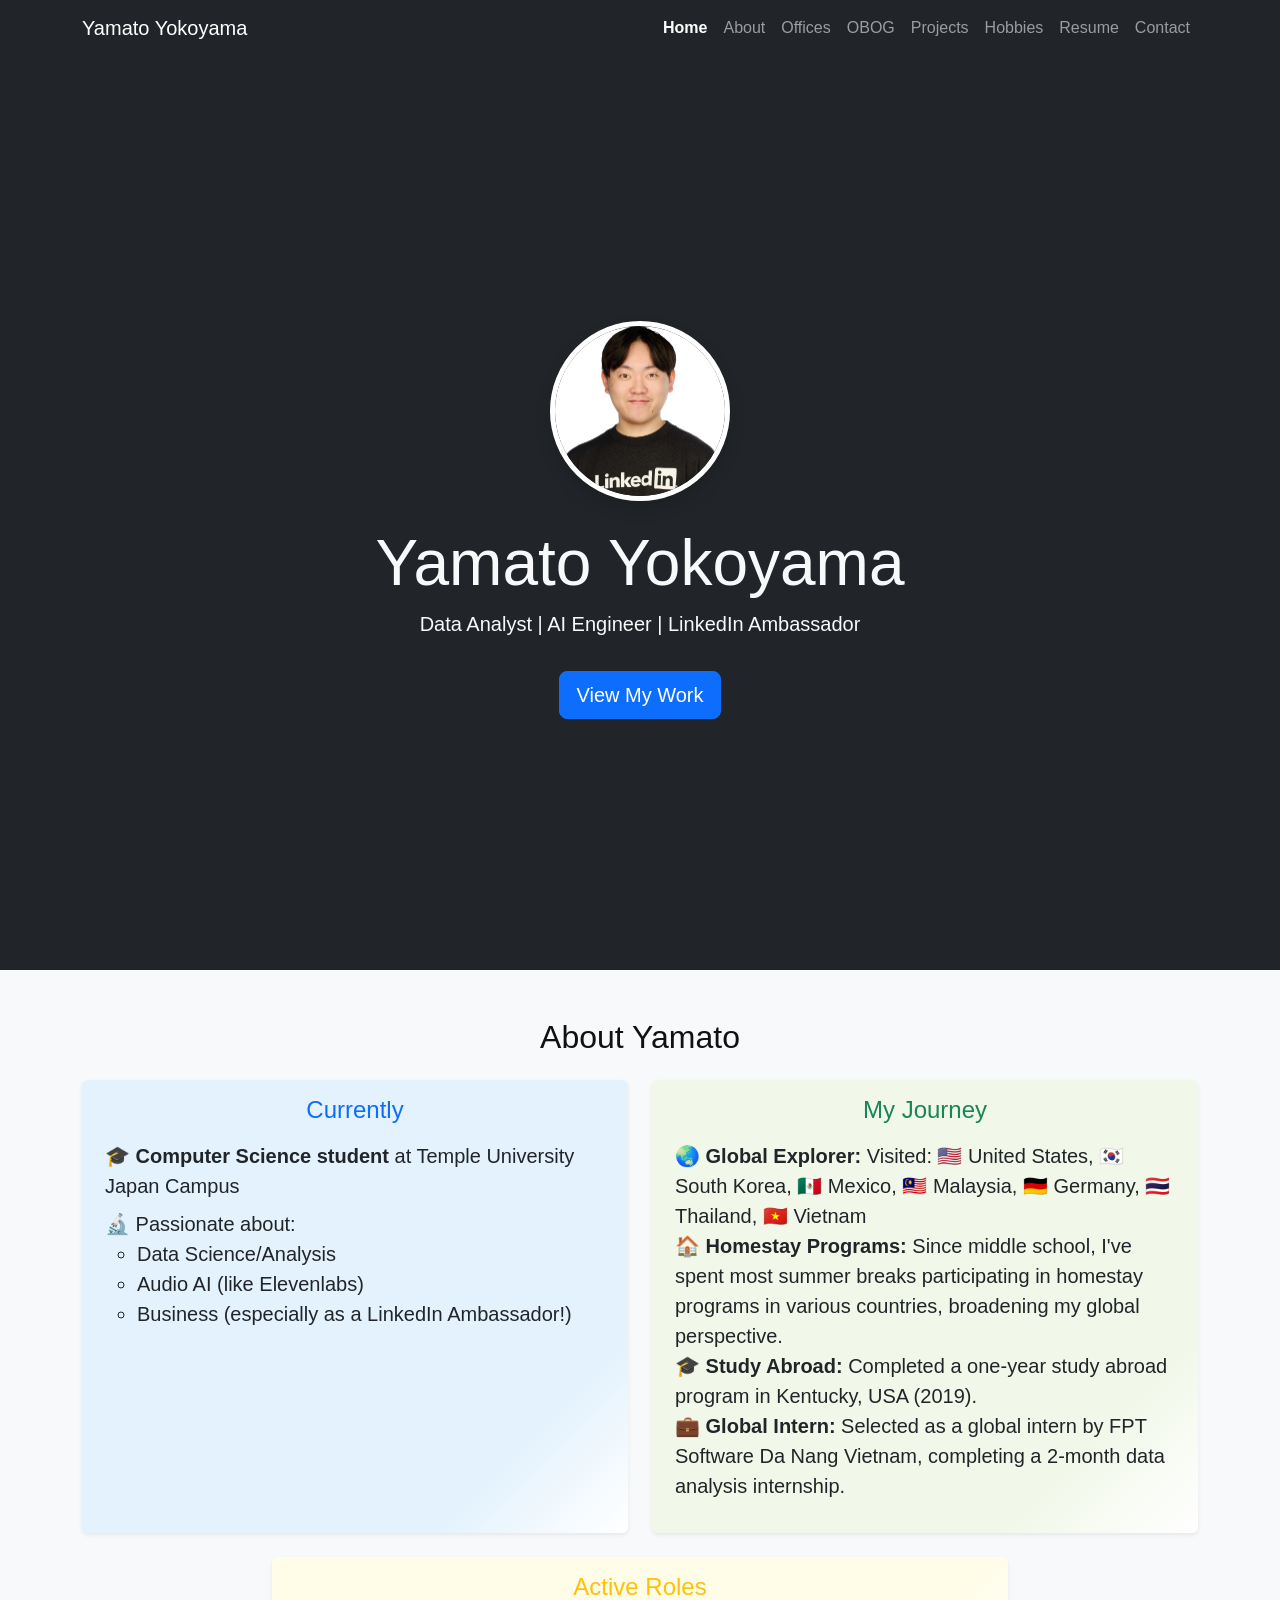
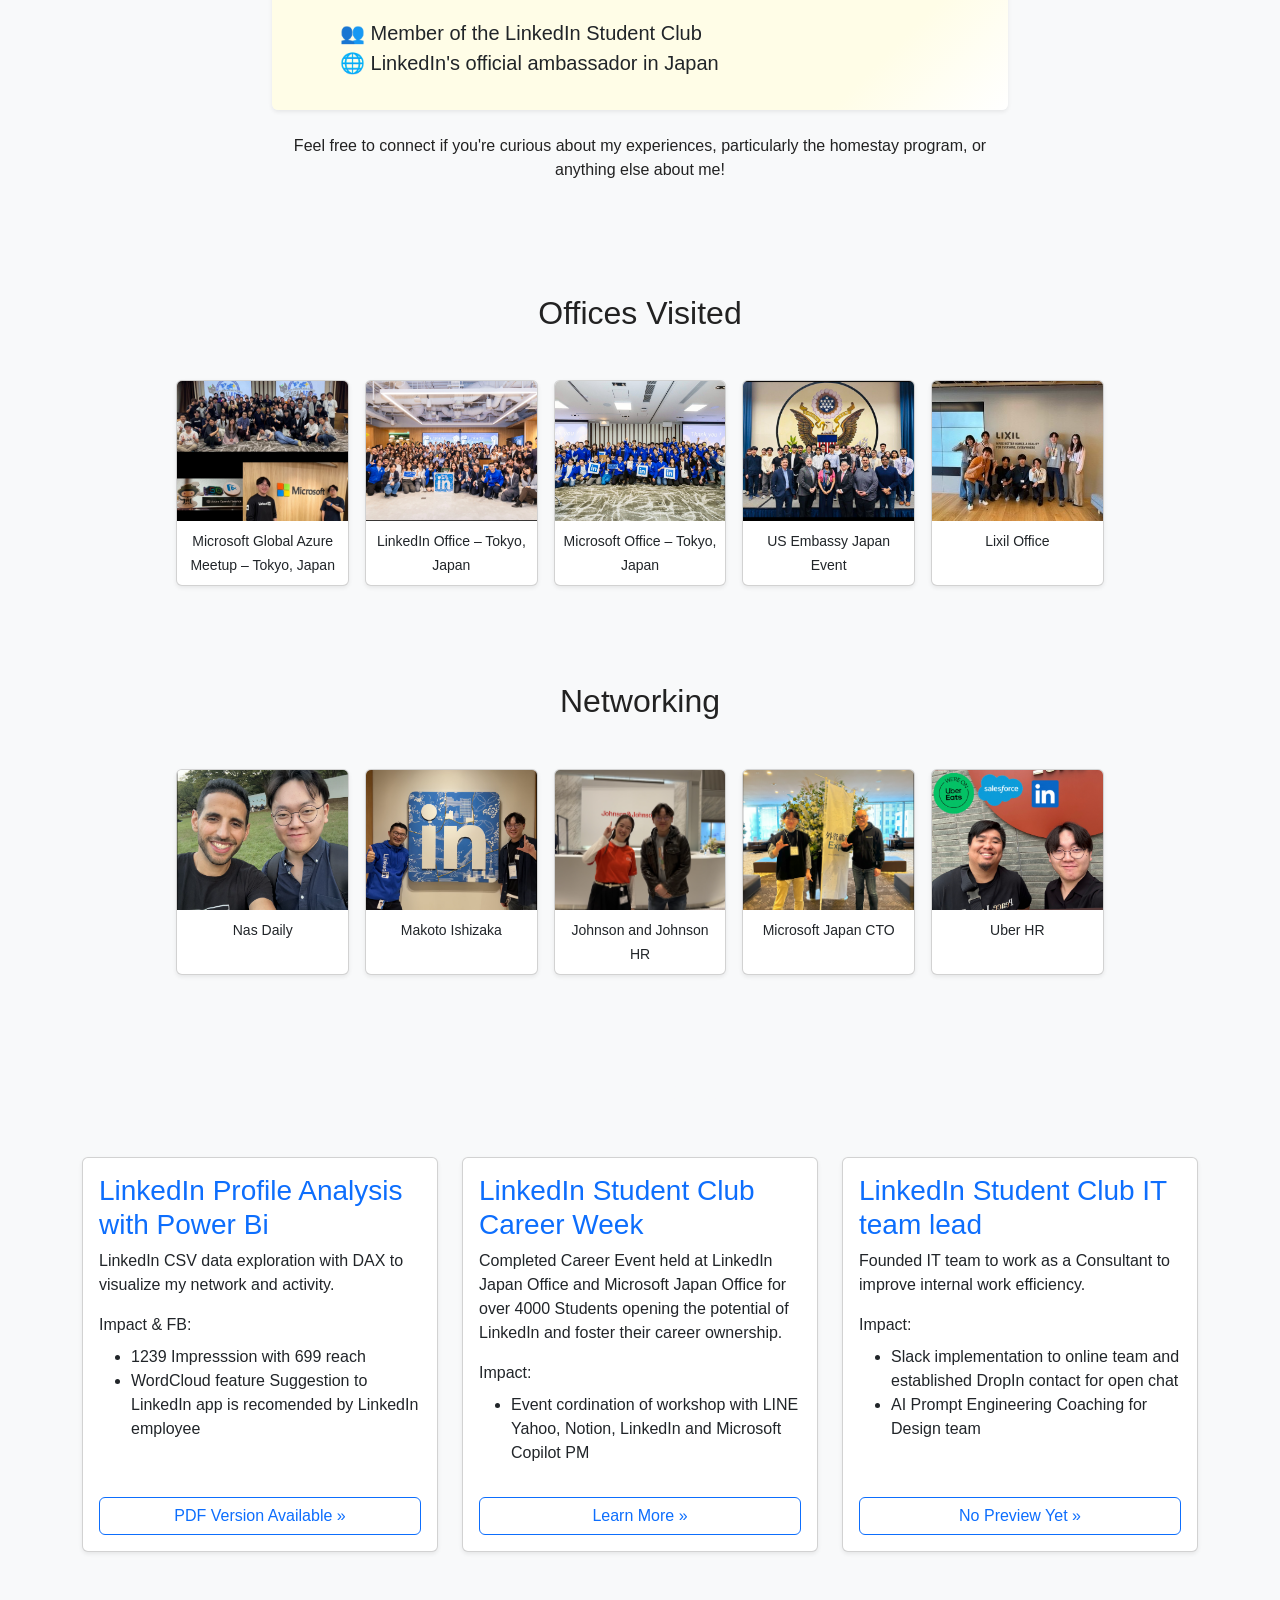
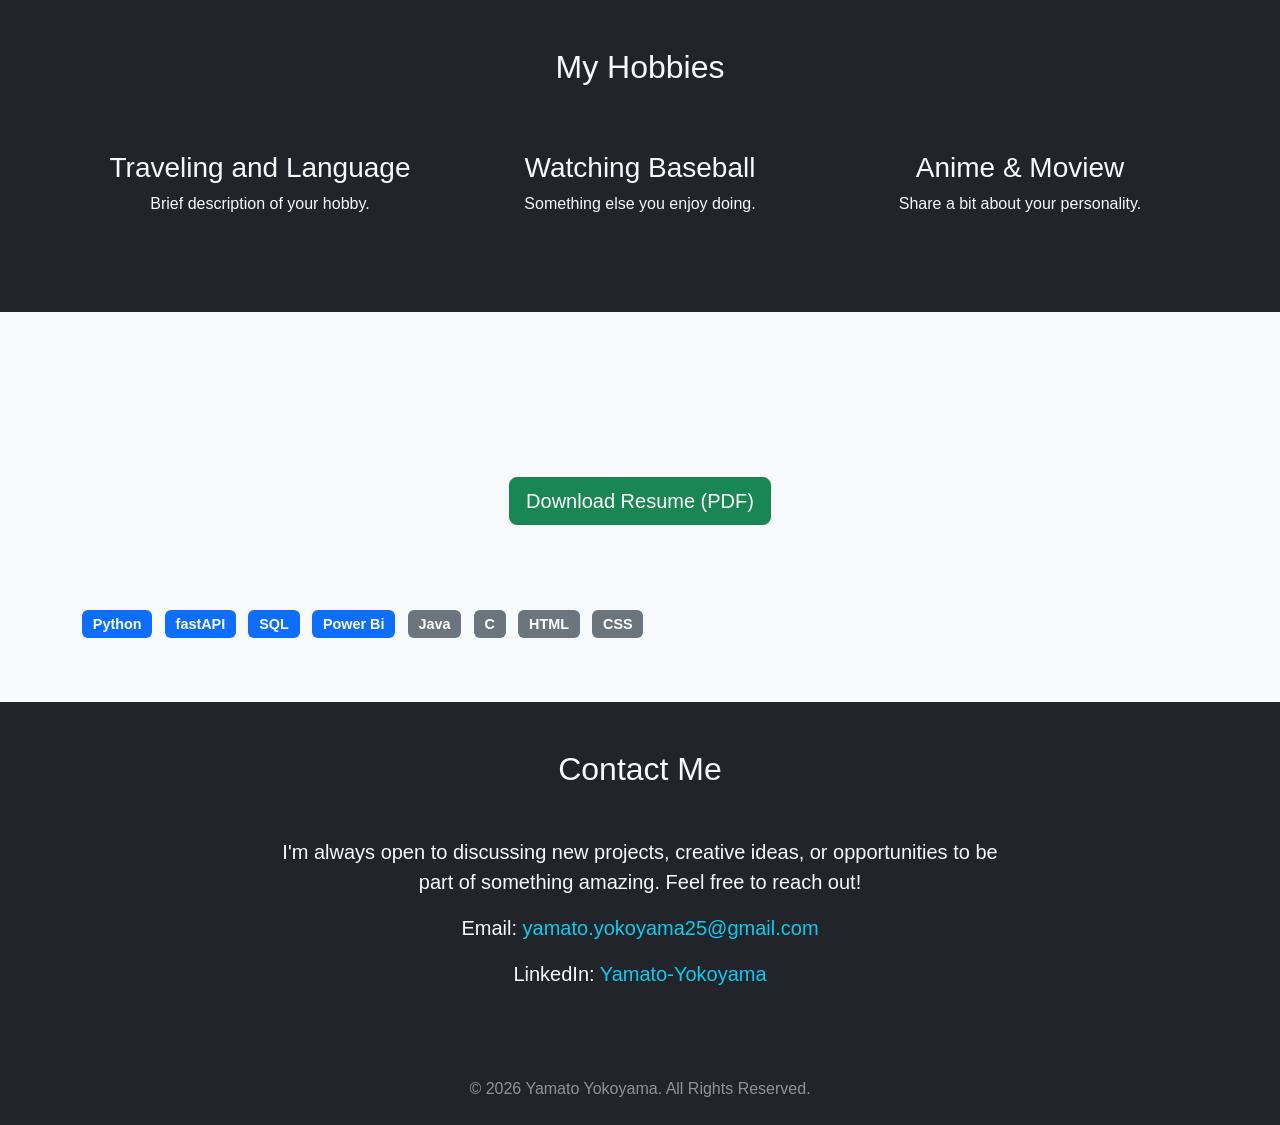
==== commit 4fde62bc: "OBOG naming modified" ====
--- a/index.html
+++ b/index.html
@@ -186,7 +186,7 @@
 
                 <section id="obog" class="section py-5 bg-light">
             <div class="container">
-                <h2 class="text-center mb-5">OBOG Visited</h2>
+                <h2 class="text-center mb-5">Networking</h2>
                 <div id="obogGrid" class="row justify-content-center g-3">
                     <!-- First 5 images -->
                     <div class="col-6 col-md-4 col-lg-2">
@@ -247,7 +247,7 @@
                 </div>
             </div>
         </section>
-        
+
         <section id="projects" class="section py-5 bg-light">
             <div class="container">
                 <h2 class="text-center mb-5">My Projects</h2>
--- a/style.css
+++ b/style.css
@@ -94,6 +94,11 @@
 }
 
 /* Office Visited Carousel: match height to hobbies section and auto-slide */
+#office-visited h2,
+#obog h2 {
+    color: #222;
+}
+
 #office-visited .carousel-inner {
     height: 340px;
 }
